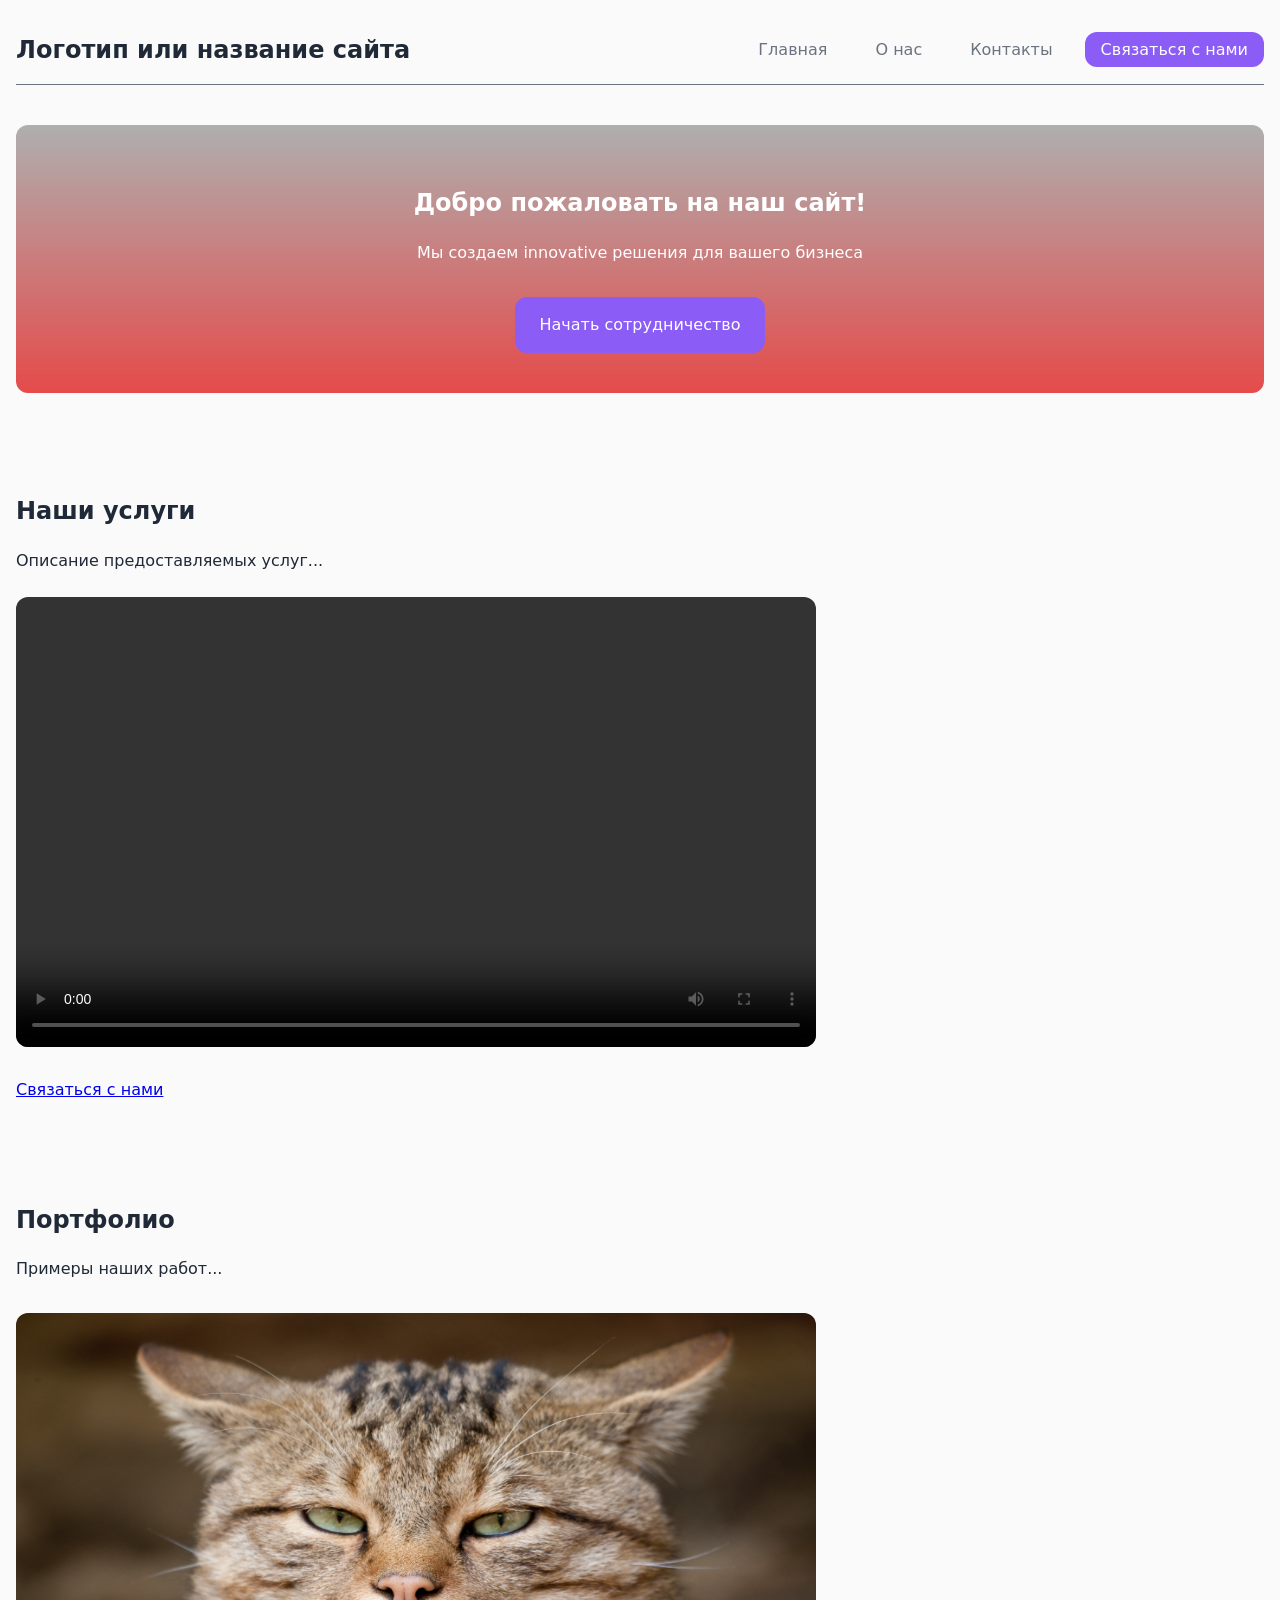
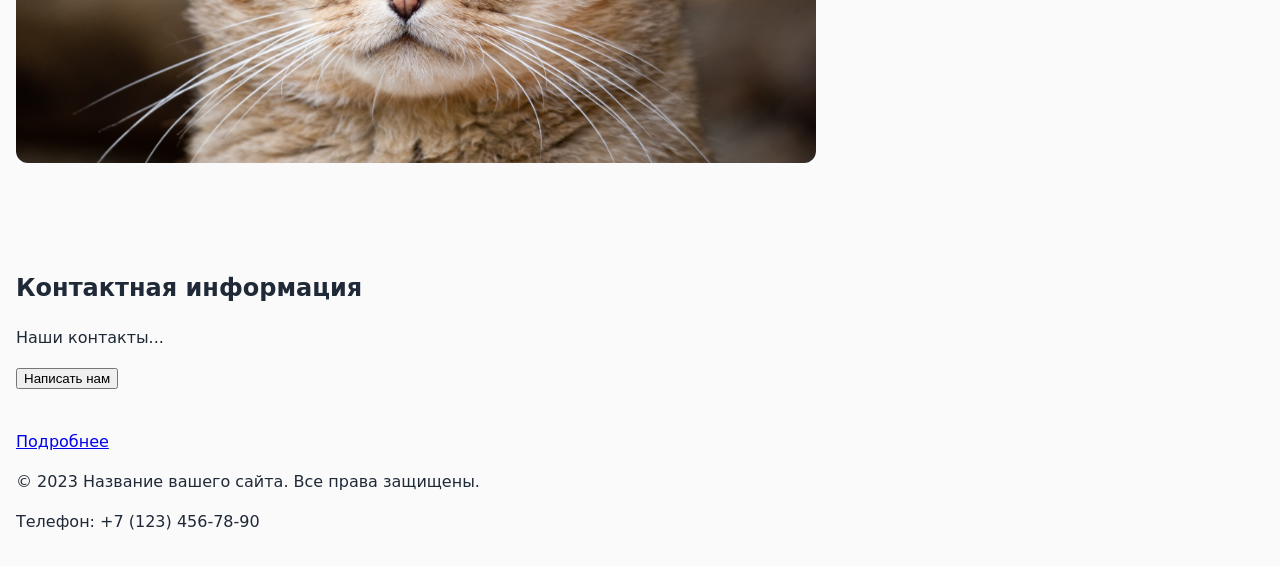
==== index.html @ 01684c17 "feat: complete practice 4 - add BEM architecture, CSS variables, responsive images and video" ====
<!DOCTYPE html> 
<html lang="ru"> 
<head> 
    <link rel="stylesheet" href="styles.css">
    <meta charset="UTF-8"> 
    <meta name="viewport" content="width=device-width, initial-scale=1.0"> 
    <title>Главная - Название вашего сайта</title> 
    <meta name="description" content="Краткое описание главной страницы вашего сайта"> 
    <link rel="icon" href="assets/favicon.ico" type="image/x-icon"> 
</head> 
<body> 
    <!-- Шапка сайта --> 
    <header class="header">
        <a class="header__brand" href="/">Логотип или название сайта</a>
        <nav class="nav" aria-label="Основная навигация">
            <ul class="nav__list">
                <li class="nav__item"><a class="nav__link" href="index.html">Главная</a></li>
                <li class="nav__item"><a class="nav__link" href="about.html">О нас</a></li>
                <li class="nav__item"><a class="nav__link" href="contacts.html">Контакты</a></li>
                <li class="nav__item"><a class="nav__link nav__link--cta" href="#contacts">Связаться с нами</a></li>
            </ul>
        </nav>
    </header>
    <!-- Уникальное основное содержимое страницы --> 
    <main>
        <section class="hero">
            <div class="hero__content">
                <h1>Добро пожаловать на наш сайт!</h1>
                <p>Мы создаем innovative решения для вашего бизнеса</p>
                <a href="#contacts" class="hero__button">Начать сотрудничество</a>
            </div>
        </section> 
        <!-- Секция 1 с якорем --> 
        <section id="services" class="section">
            <h2>Наши услуги</h2>
            <p>Описание предоставляемых услуг...</p>
    
            <div class="media">
                <video controls width="800" height="450" style="border-radius: var(--radius);">
                    <source src="assets/video.mp4" type="video/mp4">
                    Ваш браузер не поддерживает видео.
                </video>
            </div>
    
            <a href="#contacts">Связаться с нами</a>
        </section> 
        <!-- Секция 2 с якорем --> 
        <section id="portfolio" class="section">
            <h2>Портфолио</h2>
            <p>Примеры наших работ...</p>
            <img src="assets/portfolio.jpg" 
                alt="Пример нашей работы" 
                width="800" 
                height="450"
                loading="lazy"
                style="border-radius: var(--radius); margin-top: var(--space-3);">
        </section> 
        <!-- Секция 3 с якорем --> 
        <section id="contacts" class="section"> 
            <h2>Контактная информация</h2> 
            <p>Наши контакты...</p> 
            <!-- Кнопка открытия модалки -->
<button id="openDialog" type="button">Написать нам</button>
    </main> 
            <a href="contacts.html">Подробнее</a> <!-- Ссылка на отдельную страницу --> 
        </section> 
    <!-- Подвал сайта --> 
    <footer> 
        <p>&copy; 2023 Название вашего сайта. Все права защищены.</p> 
        <p>Телефон: +7 (123) 456-78-90</p> 
    </footer> 
    <!-- Модалка с формой -->
<dialog id="contactDialog" class="modal" aria-labelledby="dialogTitle">
    <h2 id="dialogTitle">Обратная связь</h2>
    <form id="contactForm" class="form" method="dialog" novalidate>
        <label for="name">Имя</label>
        <input id="name" name="name" type="text" required minlength="2" autocomplete="given-name">

        <label for="email">E-mail</label>
        <input id="email" name="email" type="email" required autocomplete="email">

        <label for="phone">Телефон</label>
        <input id="phone" name="phone" type="tel" inputmode="tel" autocomplete="tel" aria-describedby="phoneHelp" placeholder="+7 (___) ___-__-__" required pattern="^\+7 \(\d{3}\) \d{3}-\d{2}-\d{2}$">
        <small id="phoneHelp">Формат: +7 (900) 000-00-00</small>

        <label for="date">Дата</label>
        <input id="date" name="date" type="date">

        <label for="topic">Тема</label>
        <select id="topic" name="topic" required>
            <option value="">Выберите тему</option>
            <option>Вопрос</option>
            <option>Заказ</option>
        </select>

        <label for="message">Сообщение</label>
        <textarea id="message" name="message" rows="4" required></textarea>

        <div class="form-actions">
            <button type="button" id="closeDialog">Закрыть</button>
            <button type="submit">Отправить</button>
        </div>
    </form>
    </dialog>
    <script src="main.js"></script>
</body> 
</html>
---- styles.css ----
/* ===== TOKENS ===== */
:root {
    /* Палитра */
    --color-bg: #fafafa;
    --color-fg: #1f2937;
    --color-muted: #6b7280;
    --color-primary: #8b5cf6;
    --color-danger: #b00020;

    /* Типографика */
    --font-body: system-ui, -apple-system, "Segoe UI", Roboto, Arial, sans-serif;
    
    /* Размеры */
    --space-1: 4px;
    --space-2: 8px;
    --space-3: 16px;
    --space-4: 24px;
    --space-5: 40px;
    
    /* Декоративные */
    --radius: 12px;
    --shadow: 0 1px 2px rgba(0,0,0,.08), 0 8px 24px rgba(0,0,0,.08);
}

/* ===== BASE/RESET ===== */
* { box-sizing: border-box; }
html, body { margin: 0; padding: 0; }
body {
    background: var(--color-bg);
    color: var(--color-fg);
    font-family: var(--font-body);
    line-height: 1.5;
    padding: var(--space-3);
}

/* ===== COMPONENTS ===== */
/* Header */
.header {
    display: flex;
    justify-content: space-between;
    align-items: center;
    padding: var(--space-3) 0;
    border-bottom: 1px solid var(--color-muted);
    margin-bottom: var(--space-5);
}

.header__brand {
    font-weight: bold;
    font-size: 1.5rem;
    text-decoration: none;
    color: var(--color-fg);
}

/* Navigation */
.nav__list {
    display: flex;
    list-style: none;
    gap: var(--space-3);
    margin: 0;
    padding: 0;
}

.nav__link {
    text-decoration: none;
    color: var(--color-muted);
    padding: var(--space-2) var(--space-3);
    border-radius: var(--radius);
    transition: all 0.2s ease;
}

.nav__link:hover {
    color: var(--color-fg);
    background: rgba(0,0,0,0.05);
}

.nav__link--cta {
    background: var(--color-primary);
    color: white !important;
}

.nav__link--cta:hover {
    background: #0066cc;
}

/* Sections */
.section {
    padding: var(--space-5) 0;
}

/* Modal */
.modal {
    padding: var(--space-4);
    border: none;
    border-radius: var(--radius);
    width: min(92vw, 520px);
}

.modal::backdrop {
    background: rgba(0, 0, 0, 0.5);
}

/* Form */
.form {
    display: flex;
    flex-direction: column;
    gap: var(--space-3);
}

.form label {
    display: block;
    margin-bottom: var(--space-1);
    font-weight: 500;
}

.form input,
.form select,
.form textarea {
    width: 100%;
    padding: var(--space-3);
    border: 1px solid var(--color-muted);
    border-radius: var(--radius);
    font: inherit;
}

.form-actions {
    display: flex;
    gap: var(--space-3);
    margin-top: var(--space-4);
}

/* ===== STATES ===== */
:where(a, button, input, select, textarea):focus-visible {
    outline: 2px solid var(--color-primary);
    outline-offset: 2px;
}

button:hover {
    filter: brightness(0.95);
}

:disabled, [aria-disabled="true"] {
    opacity: .6;
    cursor: not-allowed;
}

[aria-invalid="true"] {
    border-color: var(--color-danger);
}

/* ===== UTILITIES ===== */
.container {
    width: min(100% - 2 * var(--space-4), 1120px);
    margin-inline: auto;
}
.media {
    aspect-ratio: 16/9;
    width: min(100%, 800px);
    margin: var(--space-4) 0;
}

.media video {
    width: 100%;
    height: 100%;
    border-radius: var(--radius);
}
html {
    scroll-behavior: smooth;
}
.hero {
    background: 
        linear-gradient(to top, rgba(221, 0, 0, 0.7), rgba(0,0,0,0.3)),
        url("assets/hero-bg.jpg") center/cover no-repeat;
    color: rgb(255, 255, 255);
    padding: var(--space-5);
    border-radius: var(--radius);
    margin-bottom: var(--space-5);
    text-align: center;
}

.hero__content {
    max-width: 600px;
    margin: 0 auto;
}

.hero__button {
    display: inline-block;
    background: var(--color-primary);
    color: rgb(255, 255, 255);
    padding: var(--space-3) var(--space-4);
    border-radius: var(--radius);
    text-decoration: none;
    margin-top: var(--space-3);
}
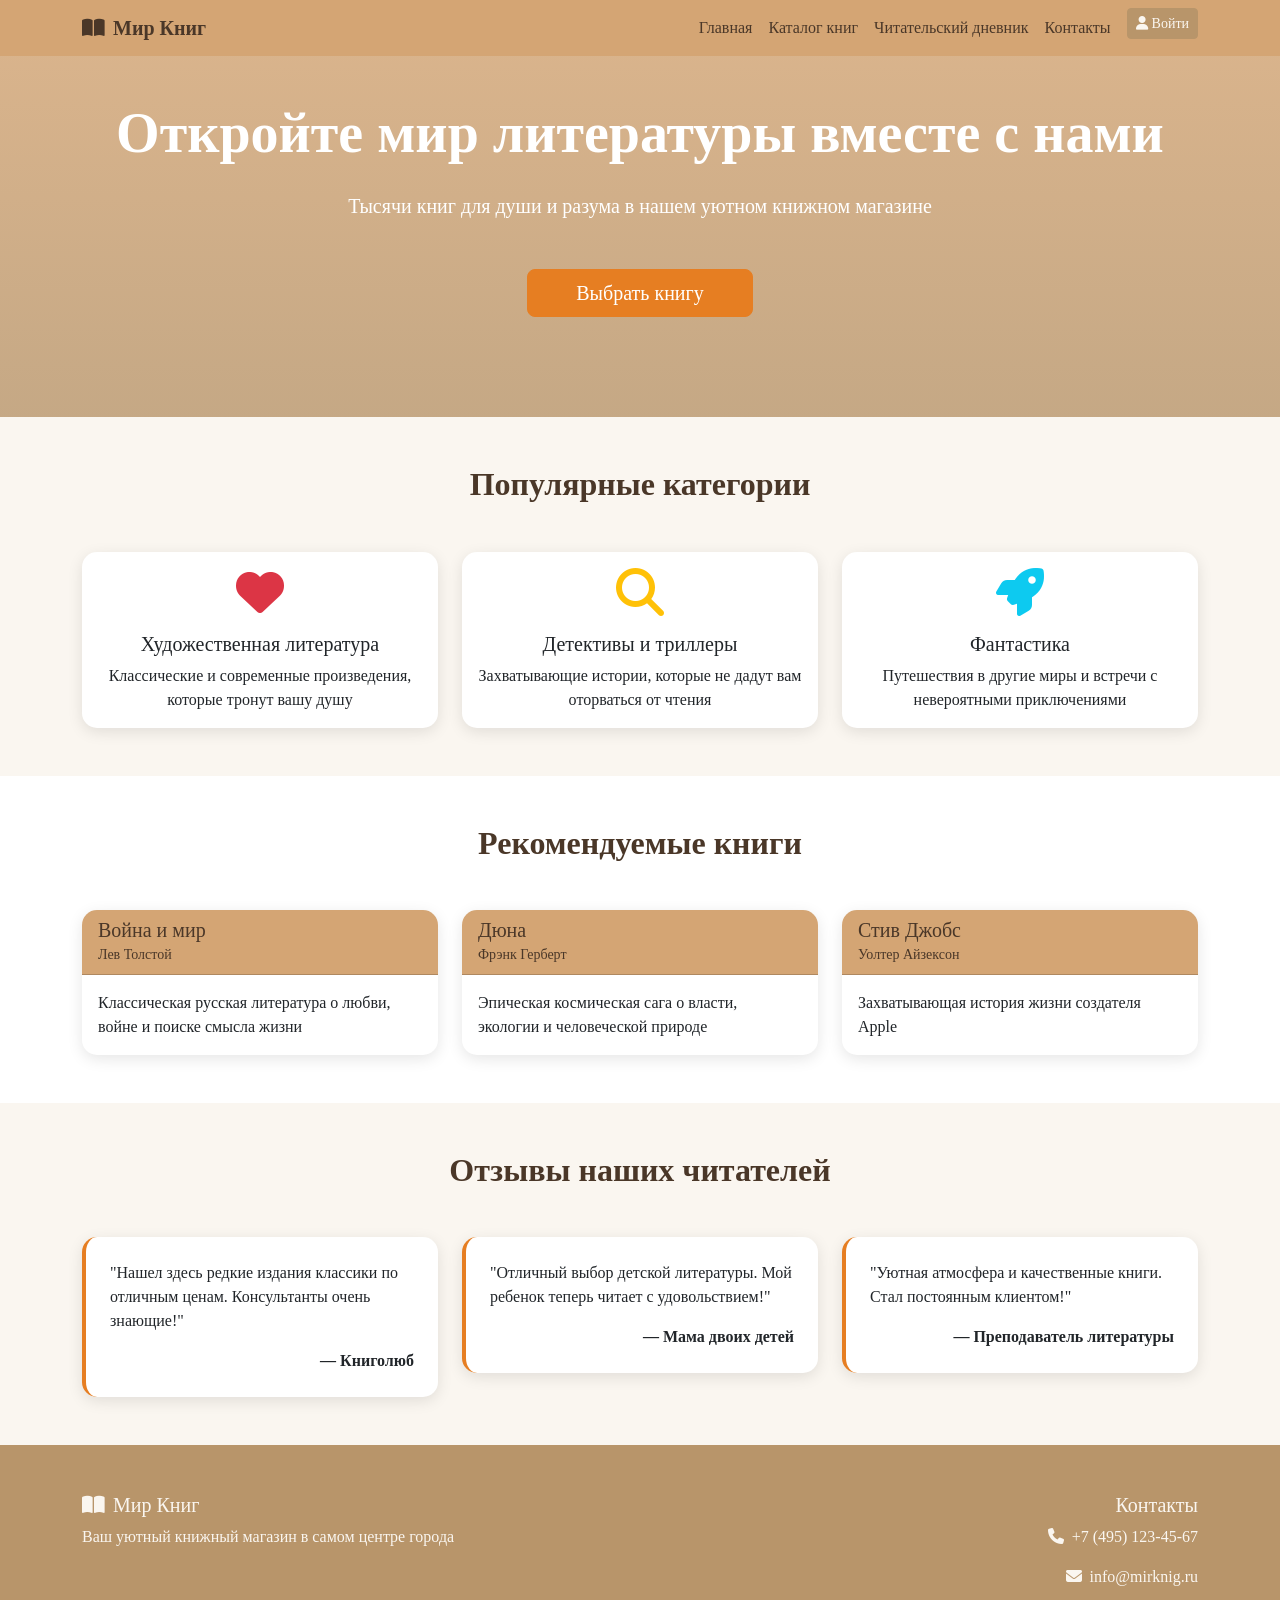
==== commit fd88ee61: "ghjj" ====
--- a/index.html
+++ b/index.html
@@ -1,107 +1,454 @@
- <!DOCTYPE html> 
-<html lang="ru"> 
-<head> 
-    <link rel="stylesheet" href="styles.css">
-    <meta charset="UTF-8"> 
-    <meta name="viewport" content="width=device-width, initial-scale=1.0"> 
-    <title>Главная - Название вашего сайта</title> 
-    <meta name="description" content="Краткое описание главной страницы вашего сайта"> 
-    <link rel="icon" href="assets/favicon.ico" type="image/x-icon"> 
-</head> 
-<body> 
-    <!-- Шапка сайта --> 
-    <header class="header">
-        <a class="header__brand" href="/">Логотип или название сайта</a>
-        <nav class="nav" aria-label="Основная навигация">
-            <ul class="nav__list">
-                <li class="nav__item"><a class="nav__link" href="index.html">Главная</a></li>
-                <li class="nav__item"><a class="nav__link" href="about.html">О нас</a></li>
-                <li class="nav__item"><a class="nav__link" href="contacts.html">Контакты</a></li>
-                <li class="nav__item"><a class="nav__link nav__link--cta" href="#contacts">Связаться с нами</a></li>
-            </ul>
-        </nav>
-    </header>
-    <!-- Уникальное основное содержимое страницы --> 
-    <main>
-        <section class="hero">
-            <div class="hero__content">
-                <h1>Добро пожаловать на наш сайт!</h1>
-                <p>Мы создаем innovative решения для вашего бизнеса</p>
-                <a href="#contacts" class="hero__button">Начать сотрудничество</a>
-            </div>
-        </section> 
-        <!-- Секция 1 с якорем --> 
-        <section id="services" class="section">
-            <h2>Наши услуги</h2>
-            <p>Описание предоставляемых услуг...</p>
-    
-            <div class="media">
-                <video controls width="800" height="450" style="border-radius: var(--radius);">
-                    <source src="assets/video.mp4" type="video/mp4">
-                    Ваш браузер не поддерживает видео.
-                </video>
-            </div>
-    
-            <a href="#contacts">Связаться с нами</a>
-        </section> 
-        <!-- Секция 2 с якорем --> 
-        <section id="portfolio" class="section">
-            <h2>Портфолио</h2>
-            <p>Примеры наших работ...</p>
-            <img src="assets/portfolio.jpg" 
-                alt="Пример нашей работы" 
-                width="800" 
-                height="450"
-                loading="lazy"
-                style="border-radius: var(--radius); margin-top: var(--space-3);">
-        </section> 
-        <!-- Секция 3 с якорем --> 
-        <section id="contacts" class="section"> 
-            <h2>Контактная информация</h2> 
-            <p>Наши контакты...</p> 
-            <!-- Кнопка открытия модалки -->
-<button id="openDialog" type="button">Написать нам</button>
-    </main> 
-            <a href="contacts.html">Подробнее</a> <!-- Ссылка на отдельную страницу --> 
-        </section> 
-    <!-- Подвал сайта --> 
-    <footer> 
-        <p>&copy; 2023 Название вашего сайта. Все права защищены.</p> 
-        <p>Телефон: +7 (123) 456-78-90</p> 
-    </footer> 
-    <!-- Модалка с формой -->
-<dialog id="contactDialog" class="modal" aria-labelledby="dialogTitle">
-    <h2 id="dialogTitle">Обратная связь</h2>
-    <form id="contactForm" class="form" method="dialog" novalidate>
-        <label for="name">Имя</label>
-        <input id="name" name="name" type="text" required minlength="2" autocomplete="given-name">
-
-        <label for="email">E-mail</label>
-        <input id="email" name="email" type="email" required autocomplete="email">
-
-        <label for="phone">Телефон</label>
-        <input id="phone" name="phone" type="tel" inputmode="tel" autocomplete="tel" aria-describedby="phoneHelp" placeholder="+7 (___) ___-__-__" required pattern="^\+7 \(\d{3}\) \d{3}-\d{2}-\d{2}$">
-        <small id="phoneHelp">Формат: +7 (900) 000-00-00</small>
-
-        <label for="date">Дата</label>
-        <input id="date" name="date" type="date">
-
-        <label for="topic">Тема</label>
-        <select id="topic" name="topic" required>
-            <option value="">Выберите тему</option>
-            <option>Вопрос</option>
-            <option>Заказ</option>
-        </select>
-
-        <label for="message">Сообщение</label>
-        <textarea id="message" name="message" rows="4" required></textarea>
-
-        <div class="form-actions">
-            <button type="button" id="closeDialog">Закрыть</button>
-            <button type="submit">Отправить</button>
-        </div>
-    </form>
-    </dialog>
-    <script src="main.js"></script>
-</body> 
-</html> +<!DOCTYPE html>
+<html lang="ru">
+<head>
+    <!-- Мета-теги для правильного отображения страницы -->
+    <meta charset="UTF-8">
+    <meta name="viewport" content="width=device-width, initial-scale=1.0">
+    <title>Мир Книг - Ваш уютный книжный магазин</title>
+
+    <!-- Подключение Bootstrap CSS для адаптивной верстки -->
+    <link href="https://cdn.jsdelivr.net/npm/bootstrap@5.3.0/dist/css/bootstrap.min.css" rel="stylesheet">
+
+    <!-- Подключение Font Awesome для иконок -->
+    <link href="https://cdnjs.cloudflare.com/ajax/libs/font-awesome/6.4.0/css/all.min.css" rel="stylesheet">
+
+    <!-- Пользовательские стили -->
+    <style>
+        /* Определение цветовых переменных для единообразного дизайна */
+        :root {
+            --primary-color: #D4A574;        /* Основной песочный цвет */
+            --secondary-color: #B8956A;      /* Вторичный теплый коричневый */
+            --accent-color: #E67E22;         /* Акцентный теплый оранжевый */
+            --background-color: #FAF6F0;     /* Кремовый цвет фона */
+            --text-color: #4A3728;           /* Темно-коричневый цвет текста */
+        }
+
+        /* Основные стили для тела страницы */
+        body {
+            background-color: var(--background-color);
+            color: var(--text-color);
+            font-family: 'Georgia', serif;    /* Элегантный шрифт с засечками */
+        }
+
+        /* Стили для навигационной панели */
+        .navbar {
+            background-color: var(--primary-color);
+        }
+
+        /* Стили для элементов навигации */
+        .navbar-brand, .nav-link {
+            color: var(--text-color) !important;
+        }
+
+        /* Стили для основных кнопок */
+        .btn-primary {
+            background-color: var(--accent-color);
+            border-color: var(--accent-color);
+        }
+
+        /* Эффект наведения для основных кнопок */
+        .btn-primary:hover {
+            background-color: var(--secondary-color);
+            border-color: var(--secondary-color);
+        }
+
+        /* Стили для кнопки входа в навигации */
+        .btn-login {
+            background-color: var(--secondary-color);
+            border-color: var(--secondary-color);
+            color: var(--background-color);
+        }
+
+        /* Эффект наведения для кнопки входа */
+        .btn-login:hover {
+            background-color: var(--accent-color);
+            border-color: var(--accent-color);
+            color: white;
+        }
+
+        /* Стили для главной героической секции с фоновым изображением */
+        .hero-section {
+            background: linear-gradient(rgba(212, 165, 116, 0.8), rgba(184, 149, 106, 0.8)), 
+                        url('https://images.unsplash.com/photo-1481627834876-b7833e8f5570?ixlib=rb-4.0.3&ixid=M3wxMjA3fDB8MHxwaG90by1wYWdlfHx8fGVufDB8fHx8fA%3D%3D&auto=format&fit=crop&w=2070&q=80');
+            background-size: cover;
+            background-position: center;
+            color: white;
+            padding: 100px 0;
+        }
+
+        /* Стили для карточек контента */
+        .card {
+            border: none;
+            border-radius: 15px;              /* Закругленные углы */
+            box-shadow: 0 4px 15px rgba(0,0,0,0.1);  /* Мягкая тень */
+            transition: transform 0.3s ease;  /* Плавная анимация */
+        }
+
+        /* Эффект подъема при наведении на карточку */
+        .card:hover {
+            transform: translateY(-5px);
+        }
+
+        /* Стили для заголовков карточек */
+        .card-header {
+            background-color: var(--primary-color);
+            color: var(--text-color);
+            border-radius: 15px 15px 0 0 !important;
+        }
+
+        /* Стили для карточек отзывов */
+        .testimonial-card {
+            background-color: white;
+            border-left: 4px solid var(--accent-color);  /* Цветная левая граница */
+        }
+
+        /* Стили для подвала сайта */
+        .footer {
+            background-color: var(--secondary-color);
+            color: var(--background-color);
+        }
+
+        /* Стили для модальных окон */
+        .modal-content {
+            border-radius: 15px;
+        }
+
+        /* Стили для заголовков модальных окон */
+        .modal-header {
+            background-color: var(--primary-color);
+            color: var(--text-color);
+            border-radius: 15px 15px 0 0;
+        }
+
+        /* Стили для полей ввода в фокусе */
+        .form-control:focus {
+            border-color: var(--accent-color);
+            box-shadow: 0 0 0 0.2rem rgba(230, 126, 34, 0.25);
+        }
+    </style>
+</head>
+<body>
+    <!-- Навигационная панель -->
+    <nav class="navbar navbar-expand-lg navbar-light fixed-top">
+        <div class="container">
+            <!-- Логотип и название магазина -->
+            <a class="navbar-brand fw-bold" href="#"><i class="fas fa-book-open me-2"></i>Мир Книг</a>
+
+            <!-- Кнопка для мобильного меню -->
+            <button class="navbar-toggler" type="button" data-bs-toggle="collapse" data-bs-target="#navbarNav">
+                <span class="navbar-toggler-icon"></span>
+            </button>
+
+            <!-- Навигационное меню -->
+            <div class="collapse navbar-collapse" id="navbarNav">
+                <ul class="navbar-nav ms-auto">
+                    <!-- Пункты меню -->
+                    <li class="nav-item">
+                        <a class="nav-link" href="index.html">Главная</a>
+                    </li>
+                    <li class="nav-item">
+                        <a class="nav-link" href="books.html">Каталог книг</a>
+                    </li>
+                    <li class="nav-item">
+                        <a class="nav-link" href="diary.html">Читательский дневник</a>
+                    </li>
+                    <li class="nav-item">
+                        <a class="nav-link" href="contacts.html">Контакты</a>
+                    </li>
+
+                    <!-- Кнопка входа в систему -->
+                    <li class="nav-item ms-2">
+                        <button class="btn btn-login btn-sm" data-bs-toggle="modal" data-bs-target="#loginModal">
+                            <i class="fas fa-user me-1"></i>Войти
+                        </button>
+                    </li>
+                </ul>
+            </div>
+        </div>
+    </nav>
+
+    <!-- Модальное окно входа в систему -->
+    <div class="modal fade" id="loginModal" tabindex="-1" aria-labelledby="loginModalLabel" aria-hidden="true">
+        <div class="modal-dialog">
+            <div class="modal-content">
+                <!-- Заголовок модального окна -->
+                <div class="modal-header">
+                    <h5 class="modal-title" id="loginModalLabel">Вход в аккаунт</h5>
+                    <button type="button" class="btn-close" data-bs-dismiss="modal" aria-label="Закрыть"></button>
+                </div>
+
+                <!-- Содержимое модального окна - форма входа -->
+                <div class="modal-body">
+                    <form id="loginForm">
+                        <!-- Поле для ввода email -->
+                        <div class="mb-3">
+                            <label for="loginEmail" class="form-label">Email</label>
+                            <input type="email" class="form-control" id="loginEmail" required>
+                        </div>
+
+                        <!-- Поле для ввода пароля -->
+                        <div class="mb-3">
+                            <label for="loginPassword" class="form-label">Пароль</label>
+                            <input type="password" class="form-control" id="loginPassword" required>
+                        </div>
+
+                        <!-- Чекбокс "Запомнить меня" -->
+                        <div class="mb-3 form-check">
+                            <input type="checkbox" class="form-check-input" id="rememberMe">
+                            <label class="form-check-label" for="rememberMe">
+                                Запомнить меня
+                            </label>
+                        </div>
+                    </form>
+                </div>
+
+                <!-- Нижняя часть модального окна с кнопками -->
+                <div class="modal-footer">
+                    <div class="d-flex justify-content-between w-100">
+                        <!-- Кнопка перехода к регистрации -->
+                        <button type="button" class="btn btn-outline-primary" data-bs-toggle="modal" data-bs-target="#registerModal">
+                            Зарегистрироваться
+                        </button>
+                        <!-- Кнопка входа -->
+                        <button type="button" class="btn btn-primary">Войти</button>
+                    </div>
+                </div>
+            </div>
+        </div>
+    </div>
+
+    <!-- Модальное окно регистрации -->
+    <div class="modal fade" id="registerModal" tabindex="-1" aria-labelledby="registerModalLabel" aria-hidden="true">
+        <div class="modal-dialog">
+            <div class="modal-content">
+                <!-- Заголовок модального окна регистрации -->
+                <div class="modal-header">
+                    <h5 class="modal-title" id="registerModalLabel">Регистрация</h5>
+                    <button type="button" class="btn-close" data-bs-dismiss="modal" aria-label="Закрыть"></button>
+                </div>
+
+                <!-- Форма регистрации -->
+                <div class="modal-body">
+                    <form id="registerForm">
+                        <!-- Поле для ввода имени -->
+                        <div class="mb-3">
+                            <label for="registerName" class="form-label">Имя</label>
+                            <input type="text" class="form-control" id="registerName" required>
+                        </div>
+
+                        <!-- Поле для ввода email -->
+                        <div class="mb-3">
+                            <label for="registerEmail" class="form-label">Email</label>
+                            <input type="email" class="form-control" id="registerEmail" required>
+                        </div>
+
+                        <!-- Поле для ввода пароля -->
+                        <div class="mb-3">
+                            <label for="registerPassword" class="form-label">Пароль</label>
+                            <input type="password" class="form-control" id="registerPassword" required>
+                        </div>
+
+                        <!-- Поле для подтверждения пароля -->
+                        <div class="mb-3">
+                            <label for="registerPasswordConfirm" class="form-label">Подтвердите пароль</label>
+                            <input type="password" class="form-control" id="registerPasswordConfirm" required>
+                        </div>
+
+                        <!-- Чекбокс согласия с условиями -->
+                        <div class="mb-3 form-check">
+                            <input type="checkbox" class="form-check-input" id="agreeTerms" required>
+                            <label class="form-check-label" for="agreeTerms">
+                                Я согласен с условиями использования
+                            </label>
+                        </div>
+                    </form>
+                </div>
+
+                <!-- Нижняя часть с кнопками -->
+                <div class="modal-footer">
+                    <div class="d-flex justify-content-between w-100">
+                        <!-- Кнопка перехода к входу -->
+                        <button type="button" class="btn btn-outline-secondary" data-bs-toggle="modal" data-bs-target="#loginModal">
+                            Уже есть аккаунт?
+                        </button>
+                        <!-- Кнопка регистрации -->
+                        <button type="button" class="btn btn-primary">Зарегистрироваться</button>
+                    </div>
+                </div>
+            </div>
+        </div>
+    </div>
+
+    <!-- Главная героическая секция -->
+    <section class="hero-section">
+        <div class="container text-center">
+            <!-- Основной заголовок страницы -->
+            <h1 class="display-4 fw-bold mb-4">Откройте мир литературы вместе с нами</h1>
+
+            <!-- Подзаголовок с описанием -->
+            <p class="lead mb-5">Тысячи книг для души и разума в нашем уютном книжном магазине</p>
+
+            <!-- Кнопка призыва к действию -->
+            <a href="books.html" class="btn btn-primary btn-lg px-5">Выбрать книгу</a>
+        </div>
+    </section>
+
+    <!-- Секция популярных категорий -->
+    <section class="py-5">
+        <div class="container">
+            <!-- Заголовок секции -->
+            <h2 class="text-center mb-5 fw-bold">Популярные категории</h2>
+
+            <!-- Сетка карточек категорий -->
+            <div class="row g-4">
+                <!-- Карточка художественной литературы -->
+                <div class="col-md-4">
+                    <div class="card">
+                        <div class="card-body text-center">
+                            <i class="fas fa-heart fa-3x text-danger mb-3"></i>
+                            <h5 class="card-title">Художественная литература</h5>
+                            <p class="card-text">Классические и современные произведения, которые тронут вашу душу</p>
+                        </div>
+                    </div>
+                </div>
+
+                <!-- Карточка детективов -->
+                <div class="col-md-4">
+                    <div class="card">
+                        <div class="card-body text-center">
+                            <i class="fas fa-search fa-3x text-warning mb-3"></i>
+                            <h5 class="card-title">Детективы и триллеры</h5>
+                            <p class="card-text">Захватывающие истории, которые не дадут вам оторваться от чтения</p>
+                        </div>
+                    </div>
+                </div>
+
+                <!-- Карточка фантастики -->
+                <div class="col-md-4">
+                    <div class="card">
+                        <div class="card-body text-center">
+                            <i class="fas fa-rocket fa-3x text-info mb-3"></i>
+                            <h5 class="card-title">Фантастика</h5>
+                            <p class="card-text">Путешествия в другие миры и встречи с невероятными приключениями</p>
+                        </div>
+                    </div>
+                </div>
+            </div>
+        </div>
+    </section>
+
+    <!-- Секция рекомендуемых книг -->
+    <section class="py-5" style="background-color: white;">
+        <div class="container">
+            <!-- Заголовок секции -->
+            <h2 class="text-center mb-5 fw-bold">Рекомендуемые книги</h2>
+
+            <!-- Сетка карточек книг -->
+            <div class="row g-4">
+                <!-- Карточка "Война и мир" -->
+                <div class="col-md-6 col-lg-4">
+                    <div class="card h-100">
+                        <div class="card-header">
+                            <h5 class="mb-0">Война и мир</h5>
+                            <small>Лев Толстой</small>
+                        </div>
+                        <div class="card-body">
+                            <p class="card-text">Классическая русская литература о любви, войне и поиске смысла жизни</p>
+                        </div>
+                    </div>
+                </div>
+
+                <!-- Карточка "Дюна" -->
+                <div class="col-md-6 col-lg-4">
+                    <div class="card h-100">
+                        <div class="card-header">
+                            <h5 class="mb-0">Дюна</h5>
+                            <small>Фрэнк Герберт</small>
+                        </div>
+                        <div class="card-body">
+                            <p class="card-text">Эпическая космическая сага о власти, экологии и человеческой природе</p>
+                        </div>
+                    </div>
+                </div>
+
+                <!-- Карточка "Стив Джобс" -->
+                <div class="col-md-6 col-lg-4">
+                    <div class="card h-100">
+                        <div class="card-header">
+                            <h5 class="mb-0">Стив Джобс</h5>
+                            <small>Уолтер Айзексон</small>
+                        </div>
+                        <div class="card-body">
+                            <p class="card-text">Захватывающая история жизни создателя Apple</p>
+                        </div>
+                    </div>
+                </div>
+            </div>
+        </div>
+    </section>
+
+    <!-- Секция отзывов клиентов -->
+    <section class="py-5">
+        <div class="container">
+            <!-- Заголовок секции отзывов -->
+            <h2 class="text-center mb-5 fw-bold">Отзывы наших читателей</h2>
+
+            <!-- Сетка карточек отзывов -->
+            <div class="row g-4">
+                <!-- Первый отзыв -->
+                <div class="col-md-4">
+                    <div class="testimonial-card card p-4">
+                        <p class="mb-3">"Нашел здесь редкие издания классики по отличным ценам. Консультанты очень знающие!"</p>
+                        <div class="text-end">
+                            <strong>— Книголюб</strong>
+                        </div>
+                    </div>
+                </div>
+
+                <!-- Второй отзыв -->
+                <div class="col-md-4">
+                    <div class="testimonial-card card p-4">
+                        <p class="mb-3">"Отличный выбор детской литературы. Мой ребенок теперь читает с удовольствием!"</p>
+                        <div class="text-end">
+                            <strong>— Мама двоих детей</strong>
+                        </div>
+                    </div>
+                </div>
+
+                <!-- Третий отзыв -->
+                <div class="col-md-4">
+                    <div class="testimonial-card card p-4">
+                        <p class="mb-3">"Уютная атмосфера и качественные книги. Стал постоянным клиентом!"</p>
+                        <div class="text-end">
+                            <strong>— Преподаватель литературы</strong>
+                        </div>
+                    </div>
+                </div>
+            </div>
+        </div>
+    </section>
+
+    <!-- Подвал сайта -->
+    <footer class="footer py-5">
+        <div class="container">
+            <div class="row">
+                <!-- Левая колонка - информация о магазине -->
+                <div class="col-md-6">
+                    <h5><i class="fas fa-book-open me-2"></i>Мир Книг</h5>
+                    <p>Ваш уютный книжный магазин в самом центре города</p>
+                </div>
+
+                <!-- Правая колонка - контактная информация -->
+                <div class="col-md-6 text-end">
+                    <h5>Контакты</h5>
+                    <p><i class="fas fa-phone me-2"></i>+7 (495) 123-45-67</p>
+                    <p><i class="fas fa-envelope me-2"></i>info@mirknig.ru</p>
+                </div>
+            </div>
+        </div>
+    </footer>
+
+    <!-- Подключение JavaScript Bootstrap для интерактивности -->
+    <script src="https://cdn.jsdelivr.net/npm/bootstrap@5.3.0/dist/js/bootstrap.bundle.min.js"></script>
+</body>
+</html>
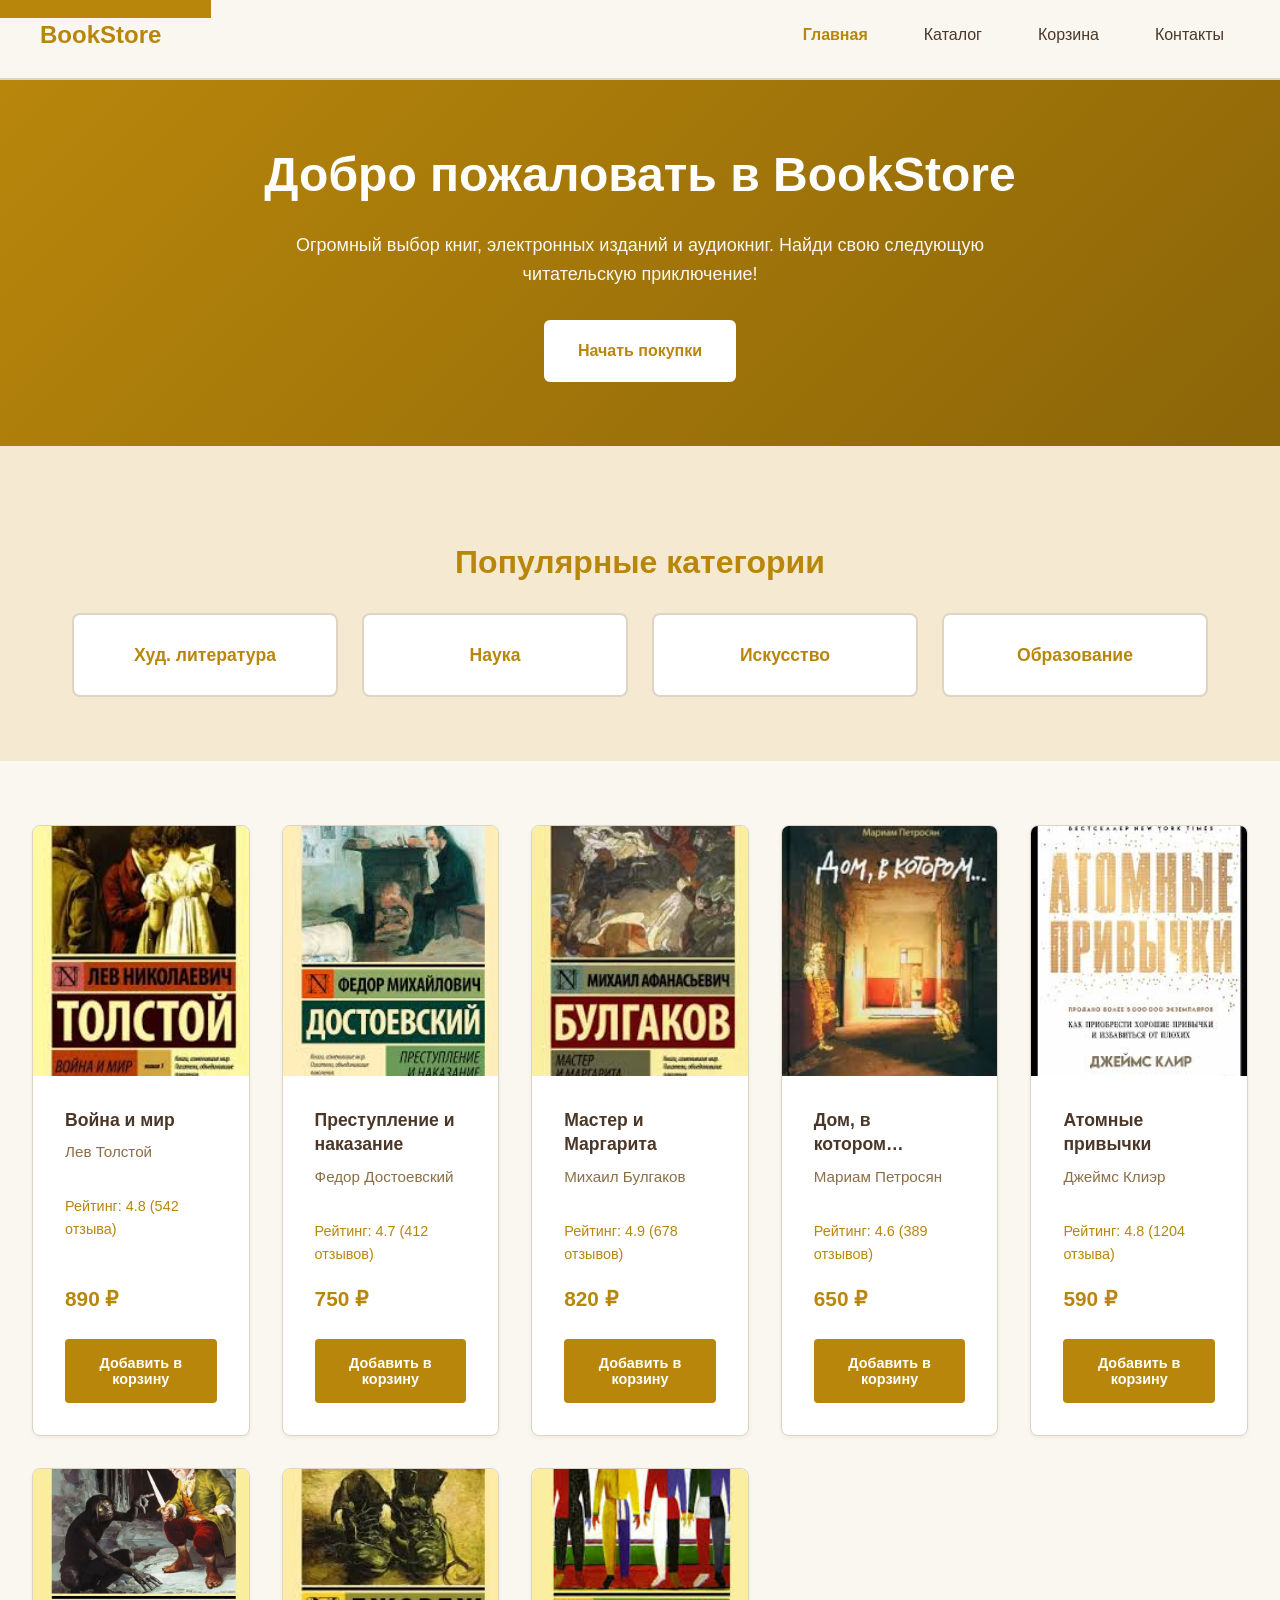
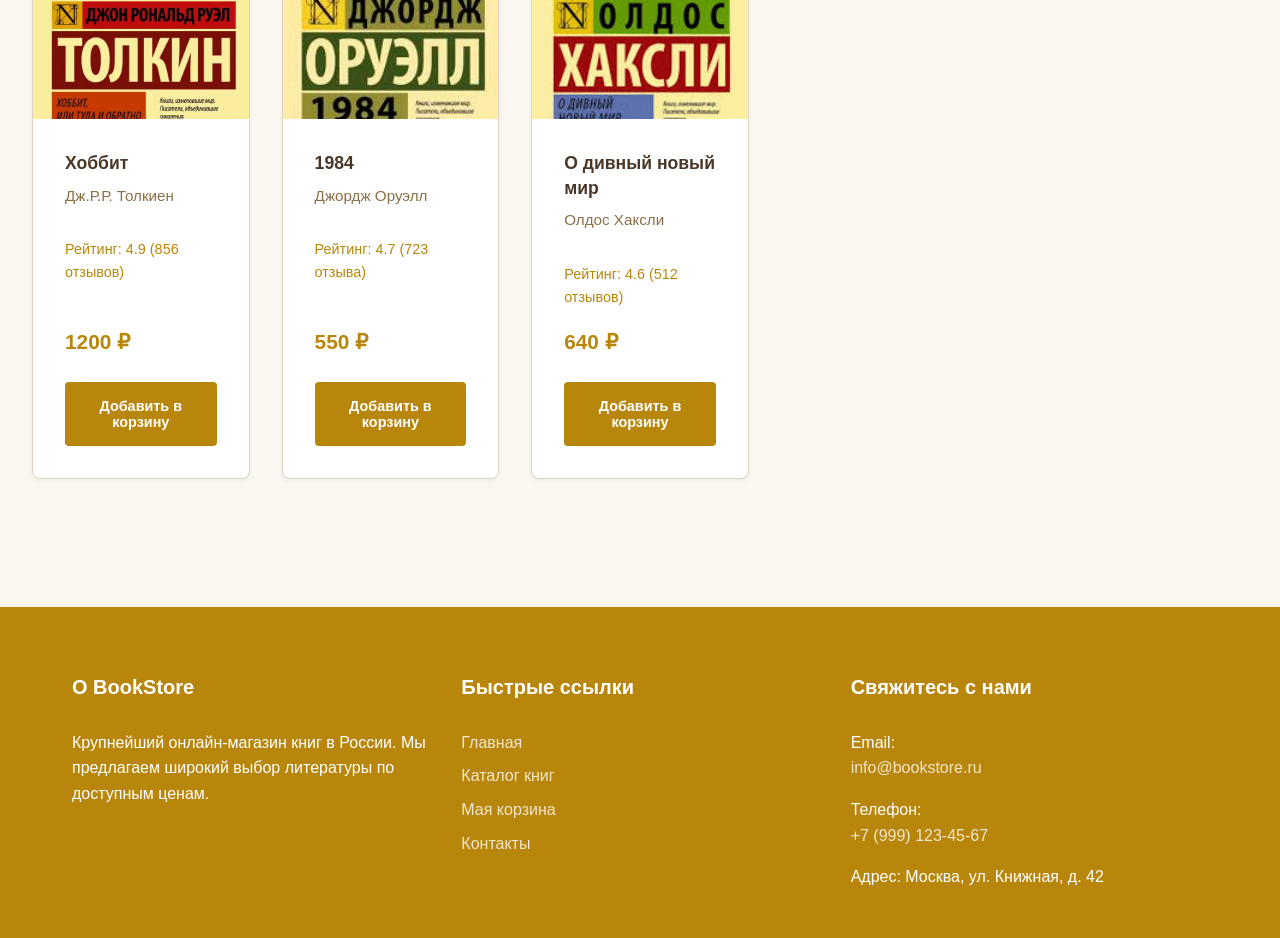
==== commit 8f2c9563: "dfghjk" ====
--- a/index.html
+++ b/index.html
@@ -1,454 +1,578 @@
 <!DOCTYPE html>
 <html lang="ru">
 <head>
-    <!-- Мета-теги для правильного отображения страницы -->
     <meta charset="UTF-8">
-    <meta name="viewport" content="width=device-width, initial-scale=1.0">
-    <title>Мир Книг - Ваш уютный книжный магазин</title>
-
-    <!-- Подключение Bootstrap CSS для адаптивной верстки -->
-    <link href="https://cdn.jsdelivr.net/npm/bootstrap@5.3.0/dist/css/bootstrap.min.css" rel="stylesheet">
-
-    <!-- Подключение Font Awesome для иконок -->
-    <link href="https://cdnjs.cloudflare.com/ajax/libs/font-awesome/6.4.0/css/all.min.css" rel="stylesheet">
-
-    <!-- Пользовательские стили -->
+    <meta name="viewport" content="width=device-width, initial-scale=1, viewport-fit=cover">
+    <meta name="description" content="BookStore - онлайн магазин электронных и печатных книг. Большой выбор, низкие цены, быстрая доставка.">
+    <meta name="theme-color" content="#b8860b">
+    <title>BookStore - Онлайн магазин книг</title>
+
     <style>
-        /* Определение цветовых переменных для единообразного дизайна */
+        /* ===== ЕДИНАЯ ЦВЕТОВАЯ ПАЛИТРА ===== */
         :root {
-            --primary-color: #D4A574;        /* Основной песочный цвет */
-            --secondary-color: #B8956A;      /* Вторичный теплый коричневый */
-            --accent-color: #E67E22;         /* Акцентный теплый оранжевый */
-            --background-color: #FAF6F0;     /* Кремовый цвет фона */
-            --text-color: #4A3728;           /* Темно-коричневый цвет текста */
-        }
-
-        /* Основные стили для тела страницы */
+            --color-primary: #b8860b;
+            --color-primary-dark: #8b6508;
+            --color-primary-light: #daa520;
+            --color-text: #4a3728;
+            --color-text-light: #8b6f47;
+            --color-bg: #faf6f0;
+            --color-bg-light: #ede6da;
+            --color-bg-accent: #f5ead1;
+            --color-border: #ddd4c4;
+            --space-xs: 0.5rem;
+            --space-sm: 1rem;
+            --space-md: 1.5rem;
+            --space-lg: 2rem;
+            --space-xl: 3rem;
+        }
+
+        * {
+            box-sizing: border-box;
+        }
+
+        html {
+            scroll-behavior: smooth;
+            font-size: 16px;
+        }
+
         body {
-            background-color: var(--background-color);
-            color: var(--text-color);
-            font-family: 'Georgia', serif;    /* Элегантный шрифт с засечками */
-        }
-
-        /* Стили для навигационной панели */
-        .navbar {
-            background-color: var(--primary-color);
-        }
-
-        /* Стили для элементов навигации */
-        .navbar-brand, .nav-link {
-            color: var(--text-color) !important;
-        }
-
-        /* Стили для основных кнопок */
-        .btn-primary {
-            background-color: var(--accent-color);
-            border-color: var(--accent-color);
-        }
-
-        /* Эффект наведения для основных кнопок */
-        .btn-primary:hover {
-            background-color: var(--secondary-color);
-            border-color: var(--secondary-color);
-        }
-
-        /* Стили для кнопки входа в навигации */
-        .btn-login {
-            background-color: var(--secondary-color);
-            border-color: var(--secondary-color);
-            color: var(--background-color);
-        }
-
-        /* Эффект наведения для кнопки входа */
-        .btn-login:hover {
-            background-color: var(--accent-color);
-            border-color: var(--accent-color);
+            font-family: -apple-system, BlinkMacSystemFont, "Segoe UI", Roboto, "Helvetica Neue", Arial, sans-serif;
+            line-height: 1.6;
+            color: var(--color-text);
+            background: var(--color-bg);
+            margin: 0;
+            padding: 0;
+        }
+
+        .skip-link {
+            position: absolute;
+            top: -40px;
+            left: 0;
+            background: var(--color-primary);
             color: white;
-        }
-
-        /* Стили для главной героической секции с фоновым изображением */
-        .hero-section {
-            background: linear-gradient(rgba(212, 165, 116, 0.8), rgba(184, 149, 106, 0.8)), 
-                        url('https://images.unsplash.com/photo-1481627834876-b7833e8f5570?ixlib=rb-4.0.3&ixid=M3wxMjA3fDB8MHxwaG90by1wYWdlfHx8fGVufDB8fHx8fA%3D%3D&auto=format&fit=crop&w=2070&q=80');
-            background-size: cover;
-            background-position: center;
+            padding: var(--space-sm);
+            text-decoration: none;
+            z-index: 100;
+            transition: top 0.3s ease;
+        }
+
+        .skip-link:hover,
+        .skip-link:focus {
+            top: 0;
+        }
+
+        body {
+            padding: max(0px, env(safe-area-inset-top)) 
+                     max(0px, env(safe-area-inset-right)) 
+                     max(0px, env(safe-area-inset-bottom)) 
+                     max(0px, env(safe-area-inset-left));
+        }
+
+        main {
+            display: block;
+        }
+
+        header {
+            background: var(--color-bg);
+            border-bottom: 2px solid var(--color-border);
+            position: sticky;
+            top: 0;
+            z-index: 50;
+            padding: var(--space-md);
+            padding-top: max(var(--space-sm), env(safe-area-inset-top));
+        }
+
+        nav {
+            max-width: 1200px;
+            margin: 0 auto;
+            display: flex;
+            justify-content: space-between;
+            align-items: center;
+            gap: clamp(0.5rem, 2vw, 2rem);
+        }
+
+        .logo {
+            font-size: clamp(1.25rem, 4vw, 1.5rem);
+            font-weight: 700;
+            color: var(--color-primary);
+            text-decoration: none;
+        }
+
+        .nav-links {
+            list-style: none;
+            display: flex;
+            gap: clamp(0.5rem, 2vw, 1.5rem);
+            margin: 0;
+            padding: 0;
+            font-size: clamp(0.875rem, 2vw, 1rem);
+        }
+
+        .nav-links a {
+            color: var(--color-text);
+            text-decoration: none;
+            padding: var(--space-xs) var(--space-sm);
+            border-radius: 4px;
+            transition: background 0.2s, color 0.2s;
+        }
+
+        .nav-links a:hover {
+            background: var(--color-bg-accent);
+            color: var(--color-primary);
+        }
+
+        .nav-links a:focus-visible {
+            outline: 2px solid var(--color-primary);
+            outline-offset: 2px;
+        }
+
+        .nav-links a[aria-current="page"] {
+            color: var(--color-primary);
+            font-weight: 600;
+        }
+
+        .hero {
+            background: linear-gradient(135deg, var(--color-primary) 0%, var(--color-primary-dark) 100%);
             color: white;
-            padding: 100px 0;
-        }
-
-        /* Стили для карточек контента */
-        .card {
+            padding: clamp(2rem, 8vw, 4rem) var(--space-md);
+            text-align: center;
+        }
+
+        .hero-content {
+            max-width: 800px;
+            margin: 0 auto;
+        }
+
+        .hero h1 {
+            font-size: clamp(1.5rem, 6vw, 3rem);
+            margin: 0 0 var(--space-md) 0;
+            line-height: 1.3;
+        }
+
+        .hero p {
+            font-size: clamp(1rem, 2.5vw, 1.125rem);
+            margin: 0 0 var(--space-lg) 0;
+            opacity: 0.95;
+        }
+
+        .cta-button {
+            display: inline-block;
+            background: white;
+            color: var(--color-primary);
+            padding: var(--space-sm) var(--space-lg);
+            border-radius: 6px;
+            text-decoration: none;
+            font-weight: 600;
+            border: 2px solid white;
+            cursor: pointer;
+            transition: all 0.3s ease;
+            font-size: clamp(0.875rem, 2vw, 1rem);
+        }
+
+        .cta-button:hover {
+            background: transparent;
+            color: white;
+        }
+
+        .container {
+            max-width: 1200px;
+            margin: 0 auto;
+            padding: 0 clamp(1rem, 5vw, 2rem);
+        }
+
+        .books-grid {
+            display: grid;
+            grid-template-columns: repeat(auto-fit, minmax(200px, 1fr));
+            gap: clamp(1rem, 3vw, 2rem);
+            padding: clamp(2rem, 8vw, 4rem) clamp(1rem, 5vw, 2rem);
+        }
+
+        .book-card {
+            background: white;
+            border: 1px solid var(--color-border);
+            border-radius: 8px;
+            overflow: hidden;
+            transition: all 0.3s ease;
+            cursor: pointer;
+            box-shadow: 0 2px 4px rgba(0,0,0,0.05);
+            display: flex;
+            flex-direction: column;
+        }
+
+        .book-card:hover {
+            box-shadow: 0 8px 16px rgba(0,0,0,0.1);
+            transform: translateY(-4px);
+        }
+
+        .book-image {
+            width: 100%;
+            height: 250px;
+            background: var(--color-bg-light);
+            display: flex;
+            align-items: center;
+            justify-content: center;
+            overflow: hidden;
+        }
+
+        .book-image img {
+            width: 100%;
+            height: 100%;
+            object-fit: cover;
+            display: block;
+        }
+
+        .book-info {
+            padding: clamp(1rem, 3vw, 2rem);
+            flex-grow: 1;
+            display: flex;
+            flex-direction: column;
+        }
+
+        .book-title {
+            margin: 0 0 var(--space-xs) 0;
+            font-size: clamp(0.95rem, 2vw, 1.1rem);
+            color: var(--color-text);
+            font-weight: 600;
+            line-height: 1.4;
+        }
+
+        .book-author {
+            margin: 0 0 var(--space-sm) 0;
+            color: var(--color-text-light);
+            font-size: clamp(0.85rem, 1.5vw, 0.95rem);
+        }
+
+        .book-rating {
+            color: var(--color-primary);
+            font-size: 0.9rem;
+            margin-bottom: var(--space-sm);
+        }
+
+        .book-price {
+            font-size: clamp(1rem, 2.5vw, 1.3rem);
+            color: var(--color-primary);
+            font-weight: 700;
+            margin-bottom: var(--space-md);
+            margin-top: auto;
+        }
+
+        .add-to-cart {
+            width: 100%;
+            background: var(--color-primary);
+            color: white;
             border: none;
-            border-radius: 15px;              /* Закругленные углы */
-            box-shadow: 0 4px 15px rgba(0,0,0,0.1);  /* Мягкая тень */
-            transition: transform 0.3s ease;  /* Плавная анимация */
-        }
-
-        /* Эффект подъема при наведении на карточку */
-        .card:hover {
-            transform: translateY(-5px);
-        }
-
-        /* Стили для заголовков карточек */
-        .card-header {
-            background-color: var(--primary-color);
-            color: var(--text-color);
-            border-radius: 15px 15px 0 0 !important;
-        }
-
-        /* Стили для карточек отзывов */
-        .testimonial-card {
-            background-color: white;
-            border-left: 4px solid var(--accent-color);  /* Цветная левая граница */
-        }
-
-        /* Стили для подвала сайта */
-        .footer {
-            background-color: var(--secondary-color);
-            color: var(--background-color);
-        }
-
-        /* Стили для модальных окон */
-        .modal-content {
-            border-radius: 15px;
-        }
-
-        /* Стили для заголовков модальных окон */
-        .modal-header {
-            background-color: var(--primary-color);
-            color: var(--text-color);
-            border-radius: 15px 15px 0 0;
-        }
-
-        /* Стили для полей ввода в фокусе */
-        .form-control:focus {
-            border-color: var(--accent-color);
-            box-shadow: 0 0 0 0.2rem rgba(230, 126, 34, 0.25);
+            padding: var(--space-sm);
+            border-radius: 4px;
+            cursor: pointer;
+            font-weight: 600;
+            transition: all 0.2s;
+            font-size: 0.9rem;
+        }
+
+        .add-to-cart:hover {
+            background: var(--color-primary-dark);
+            transform: translateY(-2px);
+        }
+
+        .categories-section {
+            padding: clamp(2rem, 8vw, 4rem) clamp(1rem, 5vw, 2rem);
+            background: var(--color-bg-accent);
+        }
+
+        .categories-section h2 {
+            font-size: clamp(1.3rem, 4vw, 2rem);
+            margin-bottom: clamp(1rem, 2vw, 2rem);
+            text-align: center;
+            color: var(--color-primary);
+        }
+
+        .categories-grid {
+            display: grid;
+            grid-template-columns: repeat(auto-fit, minmax(150px, 1fr));
+            gap: clamp(1rem, 2vw, 1.5rem);
+        }
+
+        .category-card {
+            background: white;
+            border: 2px solid var(--color-border);
+            padding: clamp(1.5rem, 2vw, 2rem);
+            border-radius: 8px;
+            text-align: center;
+            transition: all 0.2s;
+            cursor: pointer;
+        }
+
+        .category-card:hover {
+            border-color: var(--color-primary);
+            background: var(--color-bg-light);
+        }
+
+        .category-card h3 {
+            margin: 0;
+            color: var(--color-primary);
+            font-size: clamp(1rem, 2vw, 1.1rem);
+        }
+
+        footer {
+            background: var(--color-primary);
+            color: white;
+            padding: clamp(2rem, 8vw, 4rem) clamp(1rem, 5vw, 2rem);
+            margin-top: clamp(2rem, 8vw, 4rem);
+            padding-bottom: max(clamp(1rem, 3vw, 2rem), env(safe-area-inset-bottom));
+        }
+
+        footer .container {
+            display: grid;
+            grid-template-columns: repeat(auto-fit, minmax(250px, 1fr));
+            gap: clamp(1rem, 3vw, 2rem);
+        }
+
+        footer h4 {
+            margin-top: 0;
+            font-size: clamp(1rem, 2.5vw, 1.25rem);
+        }
+
+        footer a {
+            color: rgba(255, 255, 255, 0.8);
+            text-decoration: none;
+            display: block;
+            margin-bottom: var(--space-xs);
+            font-size: clamp(0.875rem, 2vw, 1rem);
+            transition: color 0.2s;
+        }
+
+        footer a:hover {
+            color: white;
+        }
+
+        @media (max-width: 768px) {
+            .nav-links {
+                gap: var(--space-sm);
+            }
+
+            .books-grid {
+                grid-template-columns: 1fr;
+            }
+
+            .categories-grid {
+                grid-template-columns: repeat(2, 1fr);
+            }
+        }
+
+        @media (prefers-reduced-motion: reduce) {
+            * {
+                animation-duration: 0.01ms !important;
+                animation-iteration-count: 1 !important;
+                transition-duration: 0.01ms !important;
+                scroll-behavior: auto !important;
+            }
         }
     </style>
 </head>
+
 <body>
-    <!-- Навигационная панель -->
-    <nav class="navbar navbar-expand-lg navbar-light fixed-top">
+    <a href="#main" class="skip-link">Перейти к каталогу книг</a>
+
+    <header role="banner">
+        <nav aria-label="Главная навигация">
+            <a href="index.html" class="logo">BookStore</a>
+            <ul class="nav-links">
+                <li><a href="index.html" aria-current="page">Главная</a></li>
+                <li><a href="catalog.html">Каталог</a></li>
+                <li><a href="cart.html">Корзина</a></li>
+                <li><a href="contacts.html">Контакты</a></li>
+            </ul>
+        </nav>
+    </header>
+
+    <main id="main">
+        <section class="hero">
+            <div class="hero-content">
+                <h1>Добро пожаловать в BookStore</h1>
+                <p>Огромный выбор книг, электронных изданий и аудиокниг. Найди свою следующую читательскую приключение!</p>
+                <a href="catalog.html" class="cta-button">Начать покупки</a>
+            </div>
+        </section>
+
+        <section class="categories-section">
+            <div class="container">
+                <h2>Популярные категории</h2>
+                <div class="categories-grid">
+                    <div class="category-card">
+                        <h3>Худ. литература</h3>
+                    </div>
+                    <div class="category-card">
+                        <h3>Наука</h3>
+                    </div>
+                    <div class="category-card">
+                        <h3>Искусство</h3>
+                    </div>
+                    <div class="category-card">
+                        <h3>Образование</h3>
+                    </div>
+                </div>
+            </div>
+        </section>
+
+        <section class="books-grid">
+            <article class="book-card">
+                <div class="book-image">
+                    <img src="images/book1.jpg" alt="Обложка книги 'Война и мир'">
+                </div>
+                <div class="book-info">
+                    <h3 class="book-title">Война и мир</h3>
+                    <p class="book-author">Лев Толстой</p>
+                    <p class="book-rating">Рейтинг: 4.8 (542 отзыва)</p>
+                    <p class="book-price">890 ₽</p>
+                    <button class="add-to-cart" onclick="addToCart('Война и мир', 'Лев Толстой', 890)">Добавить в корзину</button>
+                </div>
+            </article>
+
+            <article class="book-card">
+                <div class="book-image">
+                    <img src="images/book2.jpg" alt="Обложка книги 'Преступление и наказание'">
+                </div>
+                <div class="book-info">
+                    <h3 class="book-title">Преступление и наказание</h3>
+                    <p class="book-author">Федор Достоевский</p>
+                    <p class="book-rating">Рейтинг: 4.7 (412 отзывов)</p>
+                    <p class="book-price">750 ₽</p>
+                    <button class="add-to-cart" onclick="addToCart('Преступление и наказание', 'Федор Достоевский', 750)">Добавить в корзину</button>
+                </div>
+            </article>
+
+            <article class="book-card">
+                <div class="book-image">
+                    <img src="images/book3.jpg" alt="Обложка книги 'Мастер и Маргарита'">
+                </div>
+                <div class="book-info">
+                    <h3 class="book-title">Мастер и Маргарита</h3>
+                    <p class="book-author">Михаил Булгаков</p>
+                    <p class="book-rating">Рейтинг: 4.9 (678 отзывов)</p>
+                    <p class="book-price">820 ₽</p>
+                    <button class="add-to-cart" onclick="addToCart('Мастер и Маргарита', 'Михаил Булгаков', 820)">Добавить в корзину</button>
+                </div>
+            </article>
+
+            <article class="book-card">
+                <div class="book-image">
+                    <img src="images/book4.jpg" alt="Обложка книги 'Пекло'">
+                </div>
+                <div class="book-info">
+                    <h3 class="book-title">Дом, в котором…</h3>
+                    <p class="book-author">Мариам Петросян</p>
+                    <p class="book-rating">Рейтинг: 4.6 (389 отзывов)</p>
+                    <p class="book-price">650 ₽</p>
+                    <button class="add-to-cart" onclick="addToCart('Пекло', 'Дмитрий Глуховский', 650)">Добавить в корзину</button>
+                </div>
+            </article>
+
+            <article class="book-card">
+                <div class="book-image">
+                    <img src="images/book5.jpg" alt="Обложка книги 'Атомные привычки'">
+                </div>
+                <div class="book-info">
+                    <h3 class="book-title">Атомные привычки</h3>
+                    <p class="book-author">Джеймс Клиэр</p>
+                    <p class="book-rating">Рейтинг: 4.8 (1204 отзыва)</p>
+                    <p class="book-price">590 ₽</p>
+                    <button class="add-to-cart" onclick="addToCart('Атомные привычки', 'Джеймс Клиэр', 590)">Добавить в корзину</button>
+                </div>
+            </article>
+
+            <article class="book-card">
+                <div class="book-image">
+                    <img src="images/book6.jpg" alt="Обложка книги 'Хобби'">
+                </div>
+                <div class="book-info">
+                    <h3 class="book-title">Хоббит</h3>
+                    <p class="book-author">Дж.Р.Р. Толкиен</p>
+                    <p class="book-rating">Рейтинг: 4.9 (856 отзывов)</p>
+                    <p class="book-price">1200 ₽</p>
+                    <button class="add-to-cart" onclick="addToCart('Хоббит', 'Дж.Р.Р. Толкин', 1200)">Добавить в корзину</button>
+                </div>
+            </article>
+
+            <article class="book-card">
+                <div class="book-image">
+                    <img src="images/book7.jpg" alt="Обложка книги '1984'">
+                </div>
+                <div class="book-info">
+                    <h3 class="book-title">1984</h3>
+                    <p class="book-author">Джордж Оруэлл</p>
+                    <p class="book-rating">Рейтинг: 4.7 (723 отзыва)</p>
+                    <p class="book-price">550 ₽</p>
+                    <button class="add-to-cart" onclick="addToCart('1984', 'Джордж Оруэлл', 550)">Добавить в корзину</button>
+                </div>
+            </article>
+
+            <article class="book-card">
+                <div class="book-image">
+                    <img src="images/book8.jpg" alt="Обложка книги 'О дивный новый мир'">
+                </div>
+                <div class="book-info">
+                    <h3 class="book-title">О дивный новый мир</h3>
+                    <p class="book-author">Олдос Хаксли</p>
+                    <p class="book-rating">Рейтинг: 4.6 (512 отзывов)</p>
+                    <p class="book-price">640 ₽</p>
+                    <button class="add-to-cart" onclick="addToCart('О дивный новый мир', 'Олдос Хаксли', 640)">Добавить в корзину</button>
+                </div>
+            </article>
+        </section>
+    </main>
+
+    <footer role="contentinfo">
         <div class="container">
-            <!-- Логотип и название магазина -->
-            <a class="navbar-brand fw-bold" href="#"><i class="fas fa-book-open me-2"></i>Мир Книг</a>
-
-            <!-- Кнопка для мобильного меню -->
-            <button class="navbar-toggler" type="button" data-bs-toggle="collapse" data-bs-target="#navbarNav">
-                <span class="navbar-toggler-icon"></span>
-            </button>
-
-            <!-- Навигационное меню -->
-            <div class="collapse navbar-collapse" id="navbarNav">
-                <ul class="navbar-nav ms-auto">
-                    <!-- Пункты меню -->
-                    <li class="nav-item">
-                        <a class="nav-link" href="index.html">Главная</a>
-                    </li>
-                    <li class="nav-item">
-                        <a class="nav-link" href="books.html">Каталог книг</a>
-                    </li>
-                    <li class="nav-item">
-                        <a class="nav-link" href="diary.html">Читательский дневник</a>
-                    </li>
-                    <li class="nav-item">
-                        <a class="nav-link" href="contacts.html">Контакты</a>
-                    </li>
-
-                    <!-- Кнопка входа в систему -->
-                    <li class="nav-item ms-2">
-                        <button class="btn btn-login btn-sm" data-bs-toggle="modal" data-bs-target="#loginModal">
-                            <i class="fas fa-user me-1"></i>Войти
-                        </button>
-                    </li>
+            <div>
+                <h4>О BookStore</h4>
+                <p>Крупнейший онлайн-магазин книг в России. Мы предлагаем широкий выбор литературы по доступным ценам.</p>
+            </div>
+            <div>
+                <h4>Быстрые ссылки</h4>
+                <ul style="list-style: none; padding: 0; margin: 0;">
+                    <li><a href="index.html">Главная</a></li>
+                    <li><a href="catalog.html">Каталог книг</a></li>
+                    <li><a href="cart.html">Мая корзина</a></li>
+                    <li><a href="contacts.html">Контакты</a></li>
                 </ul>
             </div>
-        </div>
-    </nav>
-
-    <!-- Модальное окно входа в систему -->
-    <div class="modal fade" id="loginModal" tabindex="-1" aria-labelledby="loginModalLabel" aria-hidden="true">
-        <div class="modal-dialog">
-            <div class="modal-content">
-                <!-- Заголовок модального окна -->
-                <div class="modal-header">
-                    <h5 class="modal-title" id="loginModalLabel">Вход в аккаунт</h5>
-                    <button type="button" class="btn-close" data-bs-dismiss="modal" aria-label="Закрыть"></button>
-                </div>
-
-                <!-- Содержимое модального окна - форма входа -->
-                <div class="modal-body">
-                    <form id="loginForm">
-                        <!-- Поле для ввода email -->
-                        <div class="mb-3">
-                            <label for="loginEmail" class="form-label">Email</label>
-                            <input type="email" class="form-control" id="loginEmail" required>
-                        </div>
-
-                        <!-- Поле для ввода пароля -->
-                        <div class="mb-3">
-                            <label for="loginPassword" class="form-label">Пароль</label>
-                            <input type="password" class="form-control" id="loginPassword" required>
-                        </div>
-
-                        <!-- Чекбокс "Запомнить меня" -->
-                        <div class="mb-3 form-check">
-                            <input type="checkbox" class="form-check-input" id="rememberMe">
-                            <label class="form-check-label" for="rememberMe">
-                                Запомнить меня
-                            </label>
-                        </div>
-                    </form>
-                </div>
-
-                <!-- Нижняя часть модального окна с кнопками -->
-                <div class="modal-footer">
-                    <div class="d-flex justify-content-between w-100">
-                        <!-- Кнопка перехода к регистрации -->
-                        <button type="button" class="btn btn-outline-primary" data-bs-toggle="modal" data-bs-target="#registerModal">
-                            Зарегистрироваться
-                        </button>
-                        <!-- Кнопка входа -->
-                        <button type="button" class="btn btn-primary">Войти</button>
-                    </div>
-                </div>
-            </div>
-        </div>
-    </div>
-
-    <!-- Модальное окно регистрации -->
-    <div class="modal fade" id="registerModal" tabindex="-1" aria-labelledby="registerModalLabel" aria-hidden="true">
-        <div class="modal-dialog">
-            <div class="modal-content">
-                <!-- Заголовок модального окна регистрации -->
-                <div class="modal-header">
-                    <h5 class="modal-title" id="registerModalLabel">Регистрация</h5>
-                    <button type="button" class="btn-close" data-bs-dismiss="modal" aria-label="Закрыть"></button>
-                </div>
-
-                <!-- Форма регистрации -->
-                <div class="modal-body">
-                    <form id="registerForm">
-                        <!-- Поле для ввода имени -->
-                        <div class="mb-3">
-                            <label for="registerName" class="form-label">Имя</label>
-                            <input type="text" class="form-control" id="registerName" required>
-                        </div>
-
-                        <!-- Поле для ввода email -->
-                        <div class="mb-3">
-                            <label for="registerEmail" class="form-label">Email</label>
-                            <input type="email" class="form-control" id="registerEmail" required>
-                        </div>
-
-                        <!-- Поле для ввода пароля -->
-                        <div class="mb-3">
-                            <label for="registerPassword" class="form-label">Пароль</label>
-                            <input type="password" class="form-control" id="registerPassword" required>
-                        </div>
-
-                        <!-- Поле для подтверждения пароля -->
-                        <div class="mb-3">
-                            <label for="registerPasswordConfirm" class="form-label">Подтвердите пароль</label>
-                            <input type="password" class="form-control" id="registerPasswordConfirm" required>
-                        </div>
-
-                        <!-- Чекбокс согласия с условиями -->
-                        <div class="mb-3 form-check">
-                            <input type="checkbox" class="form-check-input" id="agreeTerms" required>
-                            <label class="form-check-label" for="agreeTerms">
-                                Я согласен с условиями использования
-                            </label>
-                        </div>
-                    </form>
-                </div>
-
-                <!-- Нижняя часть с кнопками -->
-                <div class="modal-footer">
-                    <div class="d-flex justify-content-between w-100">
-                        <!-- Кнопка перехода к входу -->
-                        <button type="button" class="btn btn-outline-secondary" data-bs-toggle="modal" data-bs-target="#loginModal">
-                            Уже есть аккаунт?
-                        </button>
-                        <!-- Кнопка регистрации -->
-                        <button type="button" class="btn btn-primary">Зарегистрироваться</button>
-                    </div>
-                </div>
-            </div>
-        </div>
-    </div>
-
-    <!-- Главная героическая секция -->
-    <section class="hero-section">
-        <div class="container text-center">
-            <!-- Основной заголовок страницы -->
-            <h1 class="display-4 fw-bold mb-4">Откройте мир литературы вместе с нами</h1>
-
-            <!-- Подзаголовок с описанием -->
-            <p class="lead mb-5">Тысячи книг для души и разума в нашем уютном книжном магазине</p>
-
-            <!-- Кнопка призыва к действию -->
-            <a href="books.html" class="btn btn-primary btn-lg px-5">Выбрать книгу</a>
-        </div>
-    </section>
-
-    <!-- Секция популярных категорий -->
-    <section class="py-5">
-        <div class="container">
-            <!-- Заголовок секции -->
-            <h2 class="text-center mb-5 fw-bold">Популярные категории</h2>
-
-            <!-- Сетка карточек категорий -->
-            <div class="row g-4">
-                <!-- Карточка художественной литературы -->
-                <div class="col-md-4">
-                    <div class="card">
-                        <div class="card-body text-center">
-                            <i class="fas fa-heart fa-3x text-danger mb-3"></i>
-                            <h5 class="card-title">Художественная литература</h5>
-                            <p class="card-text">Классические и современные произведения, которые тронут вашу душу</p>
-                        </div>
-                    </div>
-                </div>
-
-                <!-- Карточка детективов -->
-                <div class="col-md-4">
-                    <div class="card">
-                        <div class="card-body text-center">
-                            <i class="fas fa-search fa-3x text-warning mb-3"></i>
-                            <h5 class="card-title">Детективы и триллеры</h5>
-                            <p class="card-text">Захватывающие истории, которые не дадут вам оторваться от чтения</p>
-                        </div>
-                    </div>
-                </div>
-
-                <!-- Карточка фантастики -->
-                <div class="col-md-4">
-                    <div class="card">
-                        <div class="card-body text-center">
-                            <i class="fas fa-rocket fa-3x text-info mb-3"></i>
-                            <h5 class="card-title">Фантастика</h5>
-                            <p class="card-text">Путешествия в другие миры и встречи с невероятными приключениями</p>
-                        </div>
-                    </div>
-                </div>
-            </div>
-        </div>
-    </section>
-
-    <!-- Секция рекомендуемых книг -->
-    <section class="py-5" style="background-color: white;">
-        <div class="container">
-            <!-- Заголовок секции -->
-            <h2 class="text-center mb-5 fw-bold">Рекомендуемые книги</h2>
-
-            <!-- Сетка карточек книг -->
-            <div class="row g-4">
-                <!-- Карточка "Война и мир" -->
-                <div class="col-md-6 col-lg-4">
-                    <div class="card h-100">
-                        <div class="card-header">
-                            <h5 class="mb-0">Война и мир</h5>
-                            <small>Лев Толстой</small>
-                        </div>
-                        <div class="card-body">
-                            <p class="card-text">Классическая русская литература о любви, войне и поиске смысла жизни</p>
-                        </div>
-                    </div>
-                </div>
-
-                <!-- Карточка "Дюна" -->
-                <div class="col-md-6 col-lg-4">
-                    <div class="card h-100">
-                        <div class="card-header">
-                            <h5 class="mb-0">Дюна</h5>
-                            <small>Фрэнк Герберт</small>
-                        </div>
-                        <div class="card-body">
-                            <p class="card-text">Эпическая космическая сага о власти, экологии и человеческой природе</p>
-                        </div>
-                    </div>
-                </div>
-
-                <!-- Карточка "Стив Джобс" -->
-                <div class="col-md-6 col-lg-4">
-                    <div class="card h-100">
-                        <div class="card-header">
-                            <h5 class="mb-0">Стив Джобс</h5>
-                            <small>Уолтер Айзексон</small>
-                        </div>
-                        <div class="card-body">
-                            <p class="card-text">Захватывающая история жизни создателя Apple</p>
-                        </div>
-                    </div>
-                </div>
-            </div>
-        </div>
-    </section>
-
-    <!-- Секция отзывов клиентов -->
-    <section class="py-5">
-        <div class="container">
-            <!-- Заголовок секции отзывов -->
-            <h2 class="text-center mb-5 fw-bold">Отзывы наших читателей</h2>
-
-            <!-- Сетка карточек отзывов -->
-            <div class="row g-4">
-                <!-- Первый отзыв -->
-                <div class="col-md-4">
-                    <div class="testimonial-card card p-4">
-                        <p class="mb-3">"Нашел здесь редкие издания классики по отличным ценам. Консультанты очень знающие!"</p>
-                        <div class="text-end">
-                            <strong>— Книголюб</strong>
-                        </div>
-                    </div>
-                </div>
-
-                <!-- Второй отзыв -->
-                <div class="col-md-4">
-                    <div class="testimonial-card card p-4">
-                        <p class="mb-3">"Отличный выбор детской литературы. Мой ребенок теперь читает с удовольствием!"</p>
-                        <div class="text-end">
-                            <strong>— Мама двоих детей</strong>
-                        </div>
-                    </div>
-                </div>
-
-                <!-- Третий отзыв -->
-                <div class="col-md-4">
-                    <div class="testimonial-card card p-4">
-                        <p class="mb-3">"Уютная атмосфера и качественные книги. Стал постоянным клиентом!"</p>
-                        <div class="text-end">
-                            <strong>— Преподаватель литературы</strong>
-                        </div>
-                    </div>
-                </div>
-            </div>
-        </div>
-    </section>
-
-    <!-- Подвал сайта -->
-    <footer class="footer py-5">
-        <div class="container">
-            <div class="row">
-                <!-- Левая колонка - информация о магазине -->
-                <div class="col-md-6">
-                    <h5><i class="fas fa-book-open me-2"></i>Мир Книг</h5>
-                    <p>Ваш уютный книжный магазин в самом центре города</p>
-                </div>
-
-                <!-- Правая колонка - контактная информация -->
-                <div class="col-md-6 text-end">
-                    <h5>Контакты</h5>
-                    <p><i class="fas fa-phone me-2"></i>+7 (495) 123-45-67</p>
-                    <p><i class="fas fa-envelope me-2"></i>info@mirknig.ru</p>
-                </div>
+            <div>
+                <h4>Свяжитесь с нами</h4>
+                <p>Email: <a href="mailto:info@bookstore.ru">info@bookstore.ru</a></p>
+                <p>Телефон: <a href="tel:+79991234567">+7 (999) 123-45-67</a></p>
+                <p>Адрес: Москва, ул. Книжная, д. 42</p>
             </div>
         </div>
     </footer>
 
-    <!-- Подключение JavaScript Bootstrap для интерактивности -->
-    <script src="https://cdn.jsdelivr.net/npm/bootstrap@5.3.0/dist/js/bootstrap.bundle.min.js"></script>
+    <script>
+        // Функция для добавления товара в корзину (вызывается из index.html и catalog.html)
+        function addToCart(title, author, price) {
+            // Получаем текущую корзину из localStorage
+            const cartData = localStorage.getItem('bookstoreCart');
+            const cart = cartData ? JSON.parse(cartData) : [];
+
+            // Проверяем, есть ли уже такой товар
+            const existingItem = cart.find(item => item.title === title);
+
+            if (existingItem) {
+                // Если есть, увеличиваем количество
+                existingItem.quantity++;
+            } else {
+                // Если нет, добавляем новый товар
+                cart.push({
+                    title: title,
+                    author: author,
+                    price: price,
+                    quantity: 1
+                });
+            }
+
+            // Сохраняем обновленную корзину
+            localStorage.setItem('bookstoreCart', JSON.stringify(cart));
+
+            // Показываем уведомление
+            alert('✅ ' + title + ' добавлена в корзину!');
+        }
+    </script>
 </body>
 </html>
